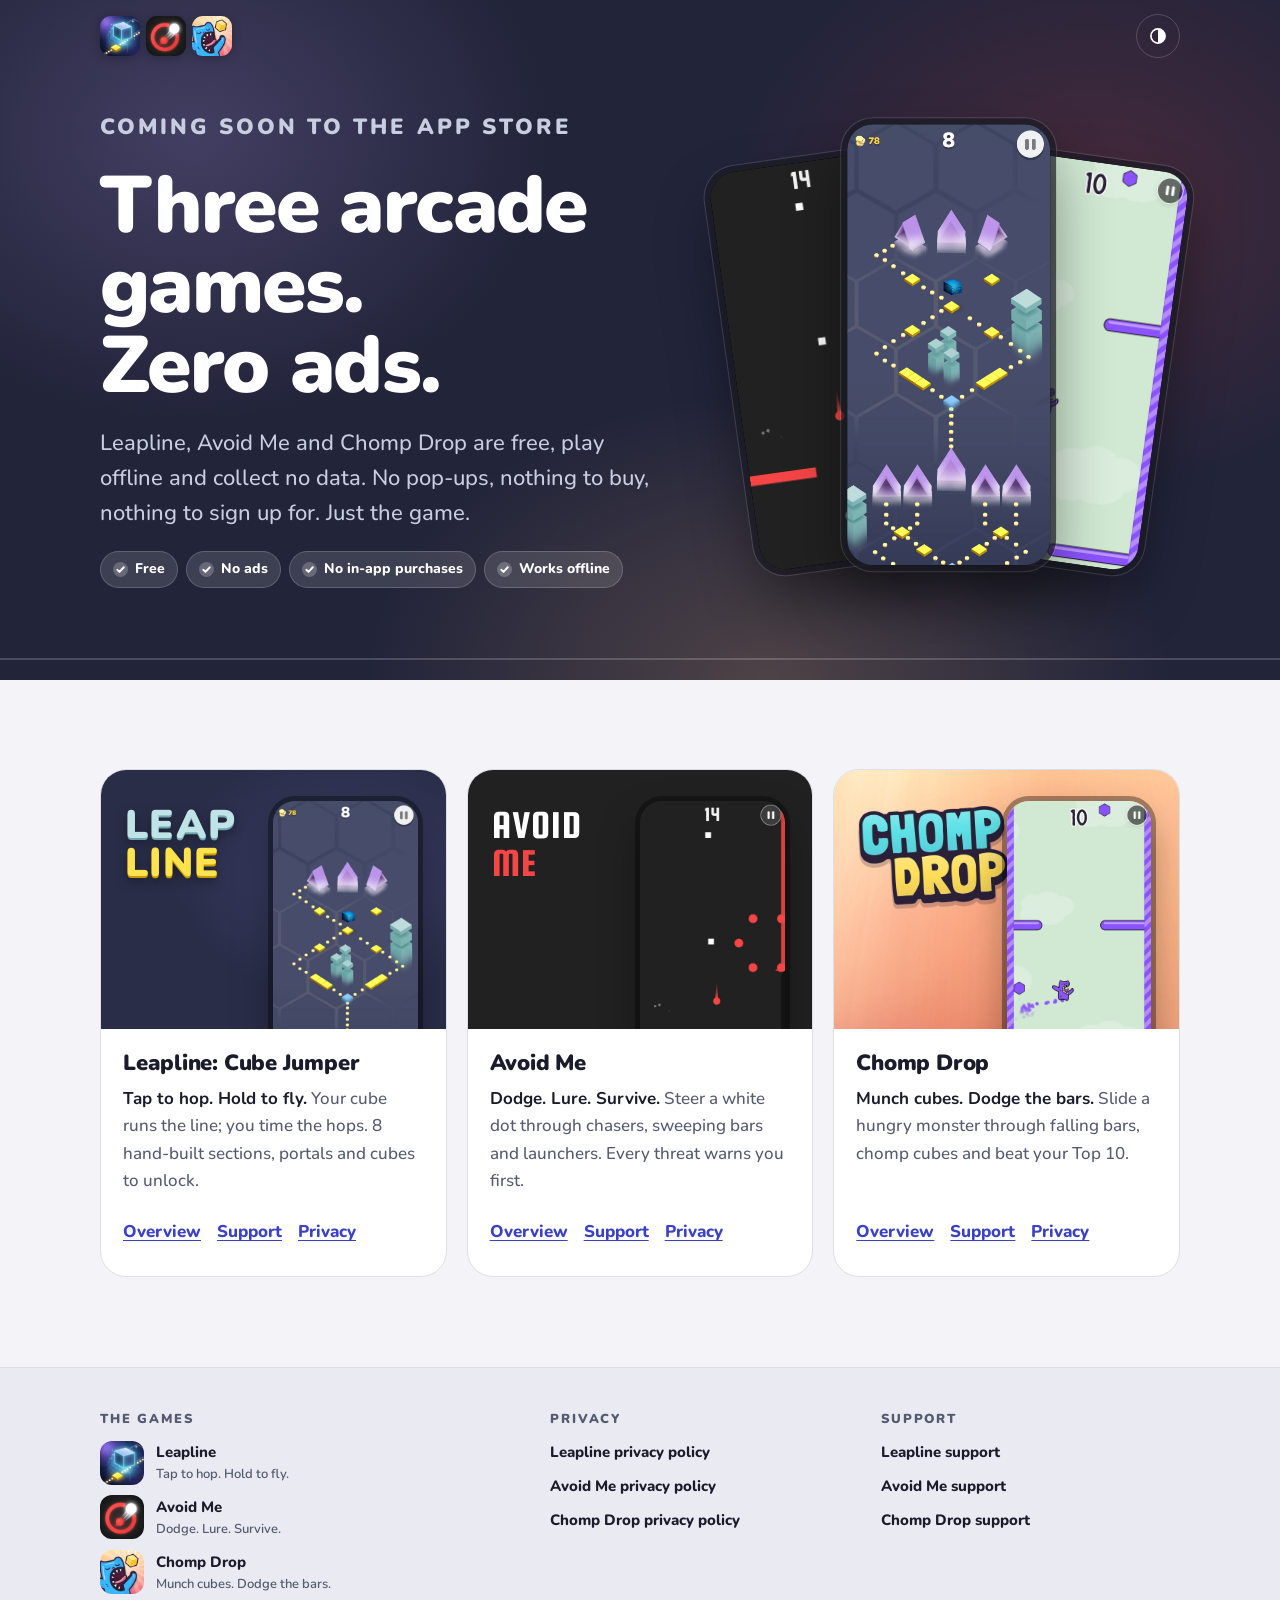
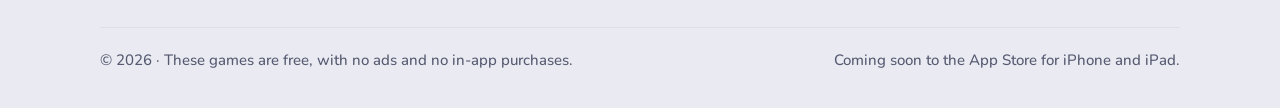
==== index.html @ 5252008d "Website: privacy, support and landing pages for Leapline, Avoid Me and Chomp Drop Built from _market" ====
<!doctype html>
<html lang="en">
<head>
<meta charset="utf-8">
<meta name="viewport" content="width=device-width, initial-scale=1, viewport-fit=cover">
<title>Leapline, Avoid Me and Chomp Drop</title>
<meta name="description" content="Three free arcade games for iPhone and iPad with no ads, no in-app purchases and no data collection.">
<meta name="theme-color" content="#22243a">
<meta property="og:title" content="Leapline, Avoid Me and Chomp Drop">
<meta property="og:description" content="Three free arcade games for iPhone and iPad with no ads, no in-app purchases and no data collection.">
<meta property="og:type" content="website">
<link rel="icon" href="assets/leapline/favicon.svg">
<link rel="preload" href="assets/fonts/nunito-latin.woff2" as="font" type="font/woff2" crossorigin>
<link rel="stylesheet" href="assets/site.css">
<script>try{var t=localStorage.getItem('arcade-site-theme');if(t==='light'||t==='dark')document.documentElement.setAttribute('data-theme',t)}catch(e){}</script>
</head>
<body>
<a class="skip" href="#main">Skip to content</a>
<svg width="0" height="0" style="position:absolute" aria-hidden="true" focusable="false">
<defs>
<linearGradient id="g-top" x1="0" y1="0" x2="0" y2="1"><stop offset="0" stop-color="#8a8e9c"/><stop offset="1" stop-color="#5f6370"/></linearGradient>
<linearGradient id="g-left" x1="0" y1="0" x2="1" y2="1"><stop offset="0" stop-color="#2e3038"/><stop offset="1" stop-color="#1c1d24"/></linearGradient>
<linearGradient id="g-right" x1="0" y1="0" x2="1" y2="1"><stop offset="0" stop-color="#454856"/><stop offset="1" stop-color="#30323d"/></linearGradient>
<symbol id="lp-cube" viewBox="0 0 100 100"><polygon points="50,6 92,28 50,50 8,28" fill="url(#g-top)"/><polygon points="8,28 50,50 50,96 8,74" fill="url(#g-left)"/><polygon points="50,50 92,28 92,74 50,96" fill="url(#g-right)"/><polyline points="8,28 50,50 92,28" fill="none" stroke="#fff" stroke-opacity=".45" stroke-width="2" stroke-linejoin="round"/><polygon points="50,6 92,28 92,74 50,96 8,74 8,28" fill="none" stroke="#f4fffd" stroke-opacity=".92" stroke-width="2.6" stroke-linejoin="round"/></symbol>
<symbol id="lp-tile" viewBox="0 0 60 36"><polygon points="2,15 30,29 30,35 2,21" fill="#c79a00"/><polygon points="30,29 58,15 58,21 30,35" fill="#e0b400"/><polygon points="30,1 58,15 30,29 2,15" fill="#ffe34d"/></symbol>
<symbol id="lp-crystal" viewBox="0 0 60 72"><polygon points="30,3 5,58 30,70" fill="#d3bdf8"/><polygon points="30,3 55,58 30,70" fill="#a98bea"/><polygon points="30,32 18,60 42,60" fill="#3e3566"/><polygon points="30,32 18,60 30,64" fill="#54477f"/></symbol>
<symbol id="ck" viewBox="0 0 26 26"><circle cx="13" cy="13" r="13" style="fill:var(--ck-bg,#2a2d48)"/><path d="M7.5 13.4l3.6 3.6 7.4-8" style="fill:none;stroke:var(--ck-ink,#fff)" stroke-width="2.8" stroke-linecap="round" stroke-linejoin="round"/></symbol>
<symbol id="ck-chip" viewBox="0 0 16 16"><circle cx="8" cy="8" r="8" fill="currentColor" opacity=".22"/><path d="M4.6 8.3l2.3 2.3 4.6-5" fill="none" stroke="currentColor" stroke-width="2" stroke-linecap="round" stroke-linejoin="round"/></symbol>
</defs>
</svg>
<header class="band">
<div class="wrap topbar"><a class="brand hub-brand" href="index.html" aria-label="Home"><span style="display:flex;gap:6px"><span class="mark"><img src="media/leapline/icon-256.png" alt="" width="88" height="88"></span><span class="mark"><img src="media/avoid-me/icon-256.png" alt="" width="88" height="88"></span><span class="mark"><img src="media/chomp-drop/icon-256.png" alt="" width="88" height="88"></span></span></a><button class="theme-btn" type="button" data-theme-toggle aria-label="Colour theme"></button></div>
<div class="wrap hub-hero">
<div class="hub-head">
<p class="eyebrow" style="color:var(--hero-muted)">Coming soon to the App Store</p>
<h1>Three arcade games.<br>Zero ads.</h1>
<p>Leapline, Avoid Me and Chomp Drop are free, play offline and collect no data. No pop-ups, nothing to buy, nothing to sign up for. Just the game.</p>
<ul class="chips" aria-label="At a glance"><li><svg viewBox="0 0 16 16" aria-hidden="true"><use href="#ck-chip"/></svg>Free</li><li><svg viewBox="0 0 16 16" aria-hidden="true"><use href="#ck-chip"/></svg>No ads</li><li><svg viewBox="0 0 16 16" aria-hidden="true"><use href="#ck-chip"/></svg>No in-app purchases</li><li><svg viewBox="0 0 16 16" aria-hidden="true"><use href="#ck-chip"/></svg>Works offline</li></ul>
</div>
<div class="fan" aria-hidden="true"><span class="fan-phone fan-0"><img src="assets/avoid-me/gameplay.jpg" alt="" width="780" height="1688"></span><span class="fan-phone fan-1"><img src="assets/leapline/gameplay.jpg" alt="" width="780" height="1688"></span><span class="fan-phone fan-2"><img src="assets/chomp-drop/gameplay.jpg" alt="" width="780" height="1688"></span></div>
</div>
<div class="line line--sm" aria-hidden="true"></div>
</header>
<main id="main" class="section">
<div class="wrap"><ul class="games"><li class="game-card" data-game-card="leapline">
<div class="art art--leapline" aria-hidden="true"><span class="wm"><span class="wm-leapline"><span class="t1">LEAP</span><span class="t2">LINE</span></span></span><span class="shot-mini"><img src="assets/leapline/gameplay.jpg" alt="" width="780" height="1688" loading="lazy"></span></div>
<div class="body"><h2 style="font-size:1.375rem">Leapline: Cube Jumper</h2><p><strong style="color:var(--fg)">Tap to hop. Hold to fly.</strong> Your cube runs the line; you time the hops. 8 hand-built sections, portals and cubes to unlock.</p>
<p class="links"><a href="leapline/index.html">Overview</a><a href="leapline/support.html">Support</a><a href="leapline/privacy.html">Privacy</a></p></div>
</li><li class="game-card" data-game-card="avoid-me">
<div class="art art--avoid" aria-hidden="true"><span class="wm"><span class="wm-avoid">AVOID <span class="me">ME</span></span></span><span class="shot-mini"><img src="assets/avoid-me/gameplay.jpg" alt="" width="780" height="1688" loading="lazy"></span></div>
<div class="body"><h2 style="font-size:1.375rem">Avoid Me</h2><p><strong style="color:var(--fg)">Dodge. Lure. Survive.</strong> Steer a white dot through chasers, sweeping bars and launchers. Every threat warns you first.</p>
<p class="links"><a href="avoid-me/index.html">Overview</a><a href="avoid-me/support.html">Support</a><a href="avoid-me/privacy.html">Privacy</a></p></div>
</li><li class="game-card" data-game-card="chomp-drop">
<div class="art art--chomp" aria-hidden="true"><span class="wm"><img class="wm-chomp wm-chomp--stacked" src="media/chomp-drop/wordmark-stacked.webp" alt="" width="800" height="541"></span><span class="shot-mini"><img src="assets/chomp-drop/gameplay.jpg" alt="" width="780" height="1688" loading="lazy"></span></div>
<div class="body"><h2 style="font-size:1.375rem">Chomp Drop</h2><p><strong style="color:var(--fg)">Munch cubes. Dodge the bars.</strong> Slide a hungry monster through falling bars, chomp cubes and beat your Top 10.</p>
<p class="links"><a href="chomp-drop/index.html">Overview</a><a href="chomp-drop/support.html">Support</a><a href="chomp-drop/privacy.html">Privacy</a></p></div>
</li></ul></div>
</main>
<footer class="footer">
<div class="wrap">
<div class="footer-grid">
<div><h2>The games</h2><ul><li><a class="more" href="leapline/index.html"><span class="mk"><img src="media/leapline/icon-256.png" alt="" width="88" height="88"></span><span>Leapline<small>Tap to hop. Hold to fly.</small></span></a></li><li><a class="more" href="avoid-me/index.html"><span class="mk"><img src="media/avoid-me/icon-256.png" alt="" width="88" height="88"></span><span>Avoid Me<small>Dodge. Lure. Survive.</small></span></a></li><li><a class="more" href="chomp-drop/index.html"><span class="mk"><img src="media/chomp-drop/icon-256.png" alt="" width="88" height="88"></span><span>Chomp Drop<small>Munch cubes. Dodge the bars.</small></span></a></li></ul></div>
<div><h2>Privacy</h2><ul><li><a href="leapline/privacy.html">Leapline privacy policy</a></li><li><a href="avoid-me/privacy.html">Avoid Me privacy policy</a></li><li><a href="chomp-drop/privacy.html">Chomp Drop privacy policy</a></li></ul></div>
<div><h2>Support</h2><ul><li><a href="leapline/support.html#contact">Leapline support</a></li><li><a href="avoid-me/support.html#contact">Avoid Me support</a></li><li><a href="chomp-drop/support.html#contact">Chomp Drop support</a></li></ul></div>
</div>
<p class="fine"><span>&copy; 2026 &middot; These games are free, with no ads and no in-app purchases.</span><span>Coming soon to the App Store for iPhone and iPad.</span></p>
</div>
</footer>
<script src="assets/site.js"></script>
</body>
</html>
---- assets/site.css ----
/* Arcade site: one shared design for Leapline, Avoid Me and Chomp Drop.
 * Layout: a full-bleed brand band (header + hero, always in the game's own colours) that ends in the game's signature
 * "line" divider, then theme-aware content sections in a 1160px column, then a footer. Every page uses the same
 * components; only the tokens below change per game (html[data-game]) and per theme (light / dark / system). */

/* ---------- fonts (local copies of free, openly licensed fonts: Nunito, Squada One and Londrina Solid, all SIL OFL 1.1;
 * nothing is loaded from another site). Chomp Drop's two-tone title is a picture (media/chomp-drop/wordmark-*.webp); its
 * lettering font, Londrina Solid Black, also sets the Chomp Drop subtitle and display headings. */
@font-face {
	font-family: 'Site Nunito';
	src: url(fonts/nunito-latin.woff2) format('woff2');
	font-weight: 200 1000; font-style: normal; font-display: swap;
	unicode-range: U+0000-00FF, U+0131, U+0152-0153, U+02BB-02BC, U+02C6, U+02DA, U+02DC, U+0304, U+0308, U+0329, U+2000-206F, U+20AC, U+2122, U+2191, U+2193, U+2212, U+2215, U+FEFF, U+FFFD;
}
@font-face {
	font-family: 'Site Nunito';
	src: url(fonts/nunito-latin-ext.woff2) format('woff2');
	font-weight: 200 1000; font-style: normal; font-display: swap;
	unicode-range: U+0100-02BA, U+02BD-02C5, U+02C7-02CC, U+02CE-02D7, U+02DD-02FF, U+1E00-1E9F, U+1EF2-1EFF, U+2020, U+20A0-20AB, U+20AD-20C0, U+2113, U+2C60-2C7F, U+A720-A7FF;
}
@font-face { font-family: 'Squada One'; src: url(fonts/squada-one.woff) format('woff'); font-display: swap; }
/* Londrina Solid Black (Marcelo Magalhaes, SIL OFL 1.1, licence in fonts/londrina-solid-OFL.txt): the unmodified font,
 * only WOFF-compressed */
@font-face { font-family: 'Londrina Solid'; src: url(fonts/londrina-solid-black.woff) format('woff'); font-weight: 900; font-style: normal; font-display: swap; }

/* ---------- tokens: the hub (no data-game) ---------- */
:root {
	--bg: #f4f4f8;
	--surface: #ffffff;
	--surface-2: #eaebf2;
	--fg: #1b1c2b;
	--muted: #555a70;
	--line: #dcdee8;
	--link: #3b40c9;
	--accent: #2a2d48;          /* buttons / badges on the content area */
	--accent-ink: #ffffff;
	--tint: #e7e9f6;            /* icon wells */
	--focus: #2f6bff;
	--hero-bg: #22243a;
	--hero-fg: #ffffff;
	--hero-muted: #c9cde0;
	--hero-chip: rgba(255, 255, 255, .12);
	--hero-line: rgba(255, 255, 255, .18);
	--pop: #ffe34d;             /* the play button */
	--pop-ink: #22243a;
	--pop-edge: #b88f00;        /* its pressable bottom edge */
	--font-body: 'Site Nunito', 'Nunito', ui-rounded, system-ui, -apple-system, 'Segoe UI', Roboto, sans-serif;
	--font-display: 'Site Nunito', 'Nunito', ui-rounded, system-ui, sans-serif;
	--display-weight: 900;
	--display-case: none;
	--display-track: .01em;
	--fs-body: 1.0625rem;
	--fs-small: .875rem;
	--fs-lead: clamp(1.125rem, 1rem + .55vw, 1.375rem);
	--fs-h3: clamp(1.1875rem, 1.1rem + .3vw, 1.375rem);
	--fs-h2: clamp(1.75rem, 1.25rem + 2.2vw, 2.875rem);
	--fs-hero: clamp(3.25rem, 1.6rem + 6.6vw, 7.25rem);
	--radius: 22px;
	color-scheme: light;
}
@media (prefers-color-scheme: dark) {
	:root:not([data-theme="light"]) {
		--bg: #15161f; --surface: #1d1f2b; --surface-2: #232535; --fg: #eef0f8; --muted: #a9aec4; --line: #31344a;
		--link: #a9b2ff; --accent: #ffe34d; --accent-ink: #1b1c2b; --tint: #2a2d42; --focus: #8fb0ff;
		color-scheme: dark;
	}
}
:root[data-theme="dark"] {
	--bg: #15161f; --surface: #1d1f2b; --surface-2: #232535; --fg: #eef0f8; --muted: #a9aec4; --line: #31344a;
	--link: #a9b2ff; --accent: #ffe34d; --accent-ink: #1b1c2b; --tint: #2a2d42; --focus: #8fb0ff;
	color-scheme: dark;
}

/* ---------- Leapline: navy hex world, mint towers, purple crystals, yellow tiles ---------- */
:root[data-game="leapline"] {
	--bg: #f1f3fa; --surface: #ffffff; --surface-2: #e6eaf6; --fg: #1f2240; --muted: #4c5378; --line: #d6dbed;
	--link: #5b3fcf; --accent: #2a2d48; --accent-ink: #ffffff; --tint: #e2f2f2; --focus: #5b3fcf;
	--hero-bg: #2a2d48; --hero-fg: #ffffff; --hero-muted: #c5d6e0; --hero-chip: rgba(191, 227, 230, .13); --hero-line: rgba(191, 227, 230, .22);
	--pop: #ffe34d; --pop-ink: #2a2d48; --pop-edge: #b88f00;
	--mint: #bfe3e6; --mint-deep: #6fa6ad; --yellow: #ffe34d; --yellow-deep: #c79a00; --purple: #b69cf0;
	--font-display: 'Site Nunito', 'Nunito', ui-rounded, system-ui, sans-serif;
	--display-weight: 900; --display-case: uppercase; --display-track: .03em;
}
@media (prefers-color-scheme: dark) {
	:root[data-game="leapline"]:not([data-theme="light"]) {
		--bg: #1b1d33; --surface: #24274a; --surface-2: #20223c; --fg: #f1f3ff; --muted: #b9c7d8; --line: #383d66;
		--link: #cdb9ff; --accent: #ffe34d; --accent-ink: #2a2d48; --tint: #2d3a58; --focus: #cdb9ff;
	}
}
:root[data-game="leapline"][data-theme="dark"] {
	--bg: #1b1d33; --surface: #24274a; --surface-2: #20223c; --fg: #f1f3ff; --muted: #b9c7d8; --line: #383d66;
	--link: #cdb9ff; --accent: #ffe34d; --accent-ink: #2a2d48; --tint: #2d3a58; --focus: #cdb9ff;
}

/* ---------- Avoid Me: charcoal arena, red hazards, white dot and squares ---------- */
:root[data-game="avoid-me"] {
	--bg: #f3f1f1; --surface: #ffffff; --surface-2: #e9e5e5; --fg: #1c1a1a; --muted: #585252; --line: #dcd5d5;
	--link: #b3261e; --accent: #212121; --accent-ink: #ffffff; --tint: #f6e3e3; --focus: #1565c0;
	--hero-bg: #212121; --hero-fg: #ffffff; --hero-muted: #c4c0c0; --hero-chip: rgba(255, 255, 255, .1); --hero-line: rgba(255, 255, 255, .16);
	--pop: #d32f2f; --pop-ink: #ffffff; --pop-edge: #8a1a1a;
	--red: #f64545;
	--font-display: 'Squada One', 'Arial Narrow', 'Roboto Condensed', system-ui, sans-serif;
	--display-weight: 400; --display-case: uppercase; --display-track: .02em;
}
@media (prefers-color-scheme: dark) {
	:root[data-game="avoid-me"]:not([data-theme="light"]) {
		--bg: #161616; --surface: #212121; --surface-2: #1b1b1b; --fg: #f4f2f2; --muted: #b8b1b1; --line: #363333;
		--link: #ff7b72; --accent: #ffffff; --accent-ink: #212121; --tint: #33241f; --focus: #90caf9;
	}
}
:root[data-game="avoid-me"][data-theme="dark"] {
	--bg: #161616; --surface: #212121; --surface-2: #1b1b1b; --fg: #f4f2f2; --muted: #b8b1b1; --line: #363333;
	--link: #ff7b72; --accent: #ffffff; --accent-ink: #212121; --tint: #33241f; --focus: #90caf9;
}

/* ---------- Chomp Drop: peach sunset home, mint sky, candy pill bars, ink outlines ---------- */
:root[data-game="chomp-drop"] {
	--bg: #fff6ec; --surface: #fffdf9; --surface-2: #fbeadb; --fg: #2b2238; --muted: #694858; --line: #efd8c5;
	--link: #b0283a; --accent: #3b2232; --accent-ink: #ffffff; --tint: #dff0e0; --focus: #1565c0;
	--hero-bg: #f6b48c; --hero-fg: #2b2238; --hero-muted: #4b2c3c; --hero-chip: rgba(255, 252, 245, .62); --hero-line: rgba(43, 34, 56, .2);
	--pop: #c8303f; --pop-ink: #ffffff; --pop-edge: #7a1824;
	--ink: #2b2238; --mint: #d1e9d2;
	--font-display: 'Londrina Solid', 'Site Nunito', 'Nunito', ui-rounded, system-ui, sans-serif;
	--display-weight: 900; --display-case: uppercase; --display-track: .02em;
}
@media (prefers-color-scheme: dark) {
	:root[data-game="chomp-drop"]:not([data-theme="light"]) {
		--bg: #1f1726; --surface: #2a1f33; --surface-2: #251b2d; --fg: #fff3e8; --muted: #d6bfcd; --line: #46354f;
		--link: #ffa595; --accent: #ffde58; --accent-ink: #2b2238; --tint: #2c3a31; --focus: #90caf9;
	}
}
:root[data-game="chomp-drop"][data-theme="dark"] {
	--bg: #1f1726; --surface: #2a1f33; --surface-2: #251b2d; --fg: #fff3e8; --muted: #d6bfcd; --line: #46354f;
	--link: #ffa595; --accent: #ffde58; --accent-ink: #2b2238; --tint: #2c3a31; --focus: #90caf9;
}

/* ---------- base ---------- */
*, *::before, *::after { box-sizing: border-box; }
html { -webkit-text-size-adjust: 100%; text-size-adjust: 100%; }
body {
	margin: 0; background: var(--bg); color: var(--fg);
	font-family: var(--font-body); font-size: var(--fs-body); line-height: 1.6; font-weight: 500;
	-webkit-font-smoothing: antialiased; overflow-x: hidden;
}
img, svg { max-width: 100%; }
img { display: block; height: auto; }
a { color: var(--link); text-decoration-thickness: .08em; text-underline-offset: .18em; }
a:hover { text-decoration-thickness: .14em; }
:focus-visible { outline: 3px solid var(--focus); outline-offset: 3px; border-radius: 8px; }
h1, h2, h3 { line-height: 1.12; text-wrap: balance; margin: 0; }
h2 { font-size: var(--fs-h2); font-weight: 900; letter-spacing: -.01em; }
h3 { font-size: var(--fs-h3); font-weight: 900; }
p { margin: 0; }
.wrap { width: 100%; max-width: 1160px; margin-inline: auto; padding-inline: clamp(16px, 4vw, 40px); }
.skip { position: absolute; left: 12px; top: -60px; z-index: 10; background: var(--surface); color: var(--fg); padding: 10px 16px; border-radius: 12px; font-weight: 800; }
.skip:focus { top: 12px; }
.visually-hidden { position: absolute !important; width: 1px; height: 1px; overflow: hidden; clip: rect(0 0 0 0); white-space: nowrap; }
.eyebrow { font-size: .8125rem; font-weight: 900; letter-spacing: .14em; text-transform: uppercase; }
.display {
	font-family: var(--font-display); font-weight: var(--display-weight);
	text-transform: var(--display-case); letter-spacing: var(--display-track);
}

/* ---------- brand band (header + hero) ---------- */
.band { position: relative; background: var(--hero-bg); color: var(--hero-fg); isolation: isolate; overflow: hidden; }
.band::before { content: ''; position: absolute; inset: 0; z-index: -1; pointer-events: none; }
[data-game="leapline"] .band::before {
	background:
		radial-gradient(60% 70% at 78% 42%, rgba(191, 227, 230, .16), transparent 70%),
		radial-gradient(50% 60% at 10% 0%, rgba(182, 156, 240, .16), transparent 70%),
		url("data:image/svg+xml,%3Csvg xmlns='http://www.w3.org/2000/svg' width='156' height='270' viewBox='0 0 156 270'%3E%3Cpath d='M78 0L156 45V135L78 180L0 135V45ZM78 180V270' fill='none' stroke='%23ffffff' stroke-opacity='.05' stroke-width='3'/%3E%3C/svg%3E") center top / 156px 270px;
}
[data-game="avoid-me"] .band::before {
	background: radial-gradient(55% 65% at 80% 40%, rgba(246, 69, 69, .1), transparent 70%);
}
[data-game="chomp-drop"] .band::before {
	background:
		radial-gradient(28% 18% at 12% 30%, rgba(255, 255, 255, .45), transparent 70%),
		radial-gradient(22% 14% at 92% 72%, rgba(255, 255, 255, .35), transparent 70%),
		linear-gradient(180deg, rgba(255, 246, 228, .55), rgba(255, 246, 228, 0) 45%),
		#f6b48c url(chomp-drop/home-bg.jpg) center 30% / cover no-repeat;
}
:root:not([data-game]) .band::before {
	background:
		radial-gradient(40% 60% at 15% 20%, rgba(182, 156, 240, .22), transparent 70%),
		radial-gradient(40% 60% at 85% 30%, rgba(246, 69, 69, .18), transparent 70%),
		radial-gradient(45% 60% at 60% 100%, rgba(255, 190, 120, .2), transparent 70%);
}

.topbar { display: flex; flex-wrap: wrap; align-items: center; gap: 8px 16px; padding-block: 14px; }
.brand {
	display: inline-flex; align-items: center; gap: 12px; margin-right: auto; min-height: 44px;
	color: inherit; text-decoration: none; font-size: 1.375rem; line-height: 1;
}
.brand .mark { width: 40px; height: 40px; border-radius: 11px; flex: none; overflow: hidden; box-shadow: 0 2px 10px rgba(0, 0, 0, .25); }
.brand .mark img, .brand .mark svg { width: 100%; height: 100%; display: block; }
.nav { display: flex; gap: 4px; }
.nav a {
	display: inline-flex; align-items: center; min-height: 44px; padding: 0 14px; border-radius: 999px;
	color: var(--hero-fg); text-decoration: none; font-weight: 800; font-size: .9375rem;
}
.nav a:hover { background: var(--hero-chip); }
.nav a[aria-current="page"] { background: var(--hero-chip); box-shadow: inset 0 0 0 1px var(--hero-line); }
.theme-btn {
	width: 44px; height: 44px; flex: none; border-radius: 50%; border: 1px solid var(--hero-line); background: transparent;
	color: var(--hero-fg); display: inline-grid; place-items: center; cursor: pointer; padding: 0;
}
.theme-btn:hover { background: var(--hero-chip); }
.theme-btn svg { width: 20px; height: 20px; }
@media (max-width: 640px) {
	.topbar .nav { order: 3; width: 100%; justify-content: space-between; border-top: 1px solid var(--hero-line); padding-top: 8px; }
	.nav a { padding: 0 12px; }
}

/* hero */
.hero { display: grid; grid-template-columns: minmax(0, 1.08fr) minmax(0, .92fr); gap: clamp(32px, 5vw, 72px); align-items: center; padding-block: clamp(20px, 4vw, 56px) clamp(40px, 6vw, 80px); }
.hero-copy { display: grid; gap: 22px; min-width: 0; justify-items: start; }
.hero .eyebrow { color: var(--hero-muted); }
.hero h1 { font-size: var(--fs-hero); line-height: .92; }
.hero .subtitle { font-size: clamp(1.5rem, 1.1rem + 1.6vw, 2.375rem); font-weight: 900; line-height: 1.15; letter-spacing: -.005em; }
[data-game="chomp-drop"] .hero .subtitle { font-family: var(--font-display); text-transform: uppercase; letter-spacing: .02em; line-height: 1.05; }
.hero .pitch { font-size: var(--fs-lead); color: var(--hero-muted); max-width: 34em; line-height: 1.55; }
.cta-row { display: flex; flex-wrap: wrap; align-items: center; gap: 14px 22px; }
.play-btn {
	display: inline-flex; align-items: center; justify-content: center; gap: 12px; min-height: 58px; padding: 0 24px 0 28px;
	border-radius: 999px; background: var(--pop); color: var(--pop-ink); font-weight: 900; font-size: 1.125rem; line-height: 1.15;
	text-decoration: none; text-align: center; box-shadow: 0 5px 0 var(--pop-edge), 0 16px 30px rgba(0, 0, 0, .22);
	transition: transform .12s ease, box-shadow .12s ease;
}
.play-btn .arrow { width: 22px; height: 22px; flex: none; transition: transform .15s ease; }
.play-btn:hover { transform: translateY(-2px); box-shadow: 0 7px 0 var(--pop-edge), 0 20px 34px rgba(0, 0, 0, .26); text-decoration: none; }
.play-btn:hover .arrow { transform: translateX(3px); }
.play-btn:active { transform: translateY(3px); box-shadow: 0 2px 0 var(--pop-edge), 0 8px 14px rgba(0, 0, 0, .2); }
.play-btn--sm { min-height: 44px; padding: 0 16px 0 18px; font-size: .9375rem; gap: 8px; box-shadow: 0 3px 0 var(--pop-edge); }
.play-btn--sm .arrow { width: 17px; height: 17px; }
.play-btn--sm:hover { box-shadow: 0 5px 0 var(--pop-edge); }
.hero-2nd {
	display: inline-flex; align-items: center; min-height: 58px; padding: 0 24px; border-radius: 999px; color: var(--hero-fg);
	font-weight: 900; font-size: 1.0625rem; text-decoration: none; background: var(--hero-chip); box-shadow: inset 0 0 0 1.5px var(--hero-line);
}
.hero-2nd:hover { box-shadow: inset 0 0 0 2px currentColor; }
@media (max-width: 480px) { .hero .cta-row { width: 100%; gap: 12px; } .hero .cta-row > * { flex: 1 1 100%; justify-content: center; } }
.store-note { display: inline-flex; align-items: center; gap: 10px; font-size: .9375rem; font-weight: 800; color: var(--hero-muted); line-height: 1.3; }
.store-note svg { width: 13px; height: 20px; flex: none; }
.band .text-link { color: var(--hero-fg); font-weight: 800; min-height: 44px; display: inline-flex; align-items: center; }
.chips { display: flex; flex-wrap: wrap; gap: 8px; padding: 0; margin: 0; list-style: none; }
.chips li {
	display: inline-flex; align-items: center; gap: 7px; padding: 7px 13px; border-radius: 999px;
	background: var(--hero-chip); box-shadow: inset 0 0 0 1px var(--hero-line); font-size: .875rem; font-weight: 800;
}
.chips svg { width: 15px; height: 15px; flex: none; }

/* the phone screen with real gameplay */
.hero-art { position: relative; justify-self: center; width: min(100%, 360px); }
.screen {
	position: relative; aspect-ratio: 390 / 844; width: 100%; border-radius: 46px; overflow: hidden;
	background: #000; box-shadow: 0 0 0 9px rgba(10, 10, 20, .55), 0 0 0 10px var(--hero-line), 0 40px 80px rgba(0, 0, 0, .45);
}
[data-game="chomp-drop"] .screen { box-shadow: 0 0 0 9px #2b2238, 0 0 0 10px rgba(43, 34, 56, .3), 0 40px 70px rgba(120, 40, 50, .35); }
.screen img { width: 100%; height: 100%; object-fit: cover; }
.screen-cap { margin-top: 22px; text-align: center; font-size: .8125rem; font-weight: 700; color: var(--hero-muted); }
.sticker { position: absolute; pointer-events: none; filter: drop-shadow(0 18px 18px rgba(0, 0, 0, .35)); }
[data-game="leapline"] .sticker { width: 34%; left: -16%; top: 34%; animation: bob 1.4s ease-in-out infinite; filter: drop-shadow(0 0 22px rgba(191, 255, 246, .55)) drop-shadow(0 24px 18px rgba(0, 0, 0, .4)); }
[data-game="leapline"] .tower { position: absolute; width: 22%; right: -15%; bottom: 6%; opacity: .95; filter: drop-shadow(0 20px 20px rgba(0, 0, 0, .35)); }
[data-game="avoid-me"] .sticker { width: 34%; left: -17%; top: 30%; filter: drop-shadow(0 0 18px rgba(255, 255, 255, .35)); animation: bob 1.6s ease-in-out infinite; }
[data-game="chomp-drop"] .sticker { width: 50%; left: -22%; bottom: 3%; animation: bob 1.8s ease-in-out infinite; transform-origin: 50% 100%; }
@keyframes bob { 50% { transform: translateY(-12px); } }
@media (max-width: 860px) {
	.hero { grid-template-columns: minmax(0, 1fr); }
	.hero-art { width: min(74%, 320px); margin-top: 8px; }
}

/* the signature line at the bottom of every band */
.line { position: relative; height: 64px; }
.line--sm { height: 44px; }
/* Leapline: the dotted track with yellow tiles */
[data-game="leapline"] .line::before {
	content: ''; position: absolute; left: 0; right: 0; top: 50%; height: 10px; margin-top: -5px;
	background: radial-gradient(circle, #f7d774 0 4px, transparent 4.5px) 0 0 / 24px 10px repeat-x;
	opacity: .9;
}
[data-game="leapline"] .line .tile { position: absolute; top: 50%; width: 44px; transform: translate(-50%, -50%); }
/* Avoid Me: a red bar with a gap and the white dot slipping through it */
[data-game="avoid-me"] .line::before, [data-game="avoid-me"] .line::after {
	content: ''; position: absolute; top: 50%; height: 16px; margin-top: -8px; background: var(--red);
}
[data-game="avoid-me"] .line::before { left: 0; width: 58%; }
[data-game="avoid-me"] .line::after { left: calc(58% + 132px); right: 0; }
[data-game="avoid-me"] .line .dot {
	position: absolute; top: 50%; left: calc(58% + 66px); width: 26px; height: 26px; margin: -13px 0 0 -13px; border-radius: 50%;
	background: #fff; box-shadow: 0 0 18px rgba(255, 255, 255, .5);
}
[data-game="avoid-me"] .line .trail {
	position: absolute; top: 50%; left: calc(58% + 66px); width: 120px; height: 8px; margin-top: -4px; transform-origin: 0 50%;
	transform: rotate(152deg); border-radius: 8px; background: linear-gradient(90deg, rgba(255, 255, 255, .7), rgba(255, 255, 255, 0));
}
/* Chomp Drop: a row of candy pill bars with a gap and a cube falling through */
[data-game="chomp-drop"] .line::before, [data-game="chomp-drop"] .line::after {
	content: ''; position: absolute; top: 50%; height: 26px; margin-top: -13px; border-radius: 999px;
	background: linear-gradient(180deg, #a37bff 0 30%, #8b52ff 30%); box-shadow: inset 0 0 0 4px var(--ink);
}
[data-game="chomp-drop"] .line::before { left: -30px; width: calc(46% + 30px); }
[data-game="chomp-drop"] .line::after { left: calc(46% + 150px); right: -30px; }
[data-game="chomp-drop"] .line .cube { position: absolute; left: calc(46% + 75px); top: 50%; width: 38px; transform: translate(-50%, -110%); }
:root:not([data-game]) .line::before {
	content: ''; position: absolute; left: 0; right: 0; top: 50%; height: 2px; background: var(--hero-line);
}

/* ---------- content sections ---------- */
.section { padding-block: clamp(48px, 7vw, 96px); }
.section + .section { padding-top: 0; }
.section-head { display: grid; gap: 12px; margin-bottom: clamp(24px, 4vw, 40px); max-width: 44rem; }
.section-head .eyebrow { color: var(--link); }
.section-head p { color: var(--muted); font-size: var(--fs-lead); }

.features { display: grid; grid-template-columns: repeat(3, minmax(0, 1fr)); gap: 18px; padding: 0; margin: 0; list-style: none; }
.feature { display: grid; align-content: start; gap: 14px; padding: 26px 24px 28px; background: var(--surface); border: 1px solid var(--line); border-radius: var(--radius); min-width: 0; }
.feature .ic { width: 72px; height: 72px; border-radius: 20px; background: var(--tint); display: grid; place-items: center; }
.feature .ic img, .feature .ic svg { width: 48px; height: 48px; object-fit: contain; }
.feature p { color: var(--muted); }
[data-game="avoid-me"] .feature .ic { background: #212121; box-shadow: inset 0 0 0 1px rgba(246, 69, 69, .35); }      /* the game's own arena: white and red read on it */
@media (max-width: 860px) { .features { grid-template-columns: minmax(0, 1fr); } .feature { grid-template-columns: 72px minmax(0, 1fr); column-gap: 18px; } .feature .ic { grid-row: span 2; } }
@media (max-width: 420px) { .feature { grid-template-columns: minmax(0, 1fr); } .feature .ic { grid-row: auto; } }

/* the "pure game" promise */
.promise { background: var(--surface-2); border-radius: calc(var(--radius) + 6px); padding: clamp(24px, 4vw, 44px); display: grid; grid-template-columns: minmax(0, .8fr) minmax(0, 1.2fr); gap: clamp(20px, 4vw, 48px); align-items: center; }
.promise h2 { font-size: clamp(1.625rem, 1.2rem + 1.8vw, 2.5rem); }
.promise > div > p { color: var(--muted); margin-top: 12px; }
.checks { list-style: none; margin: 0; padding: 0; display: grid; grid-template-columns: repeat(2, minmax(0, 1fr)); gap: 12px; }
.checks li { display: flex; align-items: center; gap: 12px; padding: 14px 16px; background: var(--surface); border-radius: 16px; font-weight: 800; min-width: 0; }
.checks svg { width: 26px; height: 26px; flex: none; }
.checks svg { --ck-bg: var(--accent); --ck-ink: var(--accent-ink); }      /* the #ck symbol reads these through <use> */
@media (max-width: 860px) { .promise { grid-template-columns: minmax(0, 1fr); } }
@media (max-width: 420px) { .checks { grid-template-columns: minmax(0, 1fr); } }

/* screenshots: the section only exists once real store screenshots do (update_media.py) */
.shots-scroll { overflow-x: auto; overscroll-behavior-x: contain; scroll-snap-type: x mandatory; padding: 4px 4px 16px; margin-inline: -4px; scrollbar-width: thin; }
.shots { display: grid; grid-auto-flow: column; grid-auto-columns: minmax(150px, 208px); gap: 16px; padding: 0; margin: 0; list-style: none; }
.shot { scroll-snap-align: start; aspect-ratio: 1290 / 2796; border-radius: 26px; overflow: hidden; position: relative; min-width: 0; box-shadow: 0 1px 0 var(--line), 0 14px 30px rgba(0, 0, 0, .12); }
.shot img { width: 100%; height: 100%; object-fit: cover; }
@media (min-width: 1000px) { .shots-scroll { overflow: visible; } }

/* closing call-out */
.closer { display: grid; grid-template-columns: minmax(0, 1fr) auto; gap: 24px 40px; align-items: center; padding-block: clamp(36px, 5vw, 56px); }
.closer-cta { display: grid; gap: 10px; justify-items: end; }
.closer .closer-cta .cta-row { font-size: 1rem; margin: 0; gap: 4px 20px; }
.closer h2 { font-family: var(--font-display); font-weight: var(--display-weight); text-transform: var(--display-case); letter-spacing: var(--display-track); }
.closer p { color: var(--hero-muted); margin-top: 8px; font-size: var(--fs-lead); }
@media (max-width: 760px) { .closer { grid-template-columns: minmax(0, 1fr); } .closer-cta { justify-items: start; } }

/* ---------- wordmarks (each game's own title treatment) ---------- */
.wm-leapline { font-family: var(--font-display); font-weight: 900; letter-spacing: .03em; white-space: nowrap; }
.wm-leapline .t1 { color: #bfe3e6; text-shadow: 0 .05em 0 #6fa6ad, 0 .12em .26em rgba(0, 0, 0, .4); }
.wm-leapline .t2 { color: #ffe34d; text-shadow: 0 .05em 0 #c79a00, 0 .12em .26em rgba(0, 0, 0, .4); }
.wm-avoid { font-family: 'Squada One', 'Arial Narrow', sans-serif; font-weight: 400; letter-spacing: .02em; white-space: nowrap; color: #fff; }
.wm-avoid .me { color: var(--red, #f64545); }
.wm-chomp { display: block; height: auto; max-width: 100%; }                 /* Chomp Drop: a picture of the two-tone title (see update_media.py) */
.hero .wm-chomp--stacked { width: clamp(230px, 14vw + 150px, 390px); margin: -2% 0 -1% -1.5%; filter: drop-shadow(0 10px 18px rgba(120, 40, 50, .18)); }
.brand .wm-chomp--line { height: 30px; width: auto; }
.wm-chomp-text { font-family: 'Londrina Solid', 'Site Nunito', 'Nunito', ui-rounded, system-ui, sans-serif; font-weight: 900; letter-spacing: .02em; color: #2b2238; }
.brand .wm-leapline .t1, .brand .wm-leapline .t2 { text-shadow: 0 .06em 0 rgba(0, 0, 0, .35); }

/* ---------- document pages (privacy, support) ---------- */
.page-head { display: grid; gap: 14px; padding-block: clamp(20px, 4vw, 48px) clamp(28px, 4vw, 52px); }
.page-head > * { max-width: 48rem; }
.page-head .eyebrow { color: var(--hero-muted); }
.page-head h1 { font-size: clamp(2.25rem, 1.4rem + 3.6vw, 4rem); font-weight: 900; letter-spacing: -.01em; }
.page-head p { color: var(--hero-muted); font-size: var(--fs-lead); }
.doc { display: grid; grid-template-columns: minmax(0, 1fr) 260px; gap: clamp(28px, 5vw, 64px); align-items: start; padding-block: clamp(36px, 5vw, 64px); }
.doc-body { min-width: 0; max-width: 46rem; display: grid; gap: 40px; }
.doc-body section { display: grid; gap: 14px; scroll-margin-top: 20px; }
.doc-body h2 { font-size: clamp(1.375rem, 1.1rem + 1vw, 1.75rem); }
.doc-body p, .doc-body li { color: var(--fg); }
.doc-body ul { margin: 0; padding-left: 1.2em; display: grid; gap: 8px; }
.doc-body ul.checks { padding-left: 0; }
.doc-body .muted { color: var(--muted); }
.toc { position: sticky; top: 20px; display: grid; gap: 6px; padding: 20px; background: var(--surface); border: 1px solid var(--line); border-radius: var(--radius); font-size: .9375rem; }
.toc .eyebrow { color: var(--muted); margin-bottom: 4px; }
.toc a { color: var(--fg); text-decoration: none; font-weight: 700; padding: 6px 0; }
.toc a:hover { color: var(--link); }
@media (max-width: 900px) { .doc { grid-template-columns: minmax(0, 1fr); } .toc { display: none; } }

.summary { background: var(--surface); border: 1px solid var(--line); border-radius: var(--radius); padding: clamp(20px, 3vw, 28px); display: grid; gap: 16px; }
.summary h2 { font-size: 1.25rem; }
.summary .checks li { background: var(--surface-2); }

.table-wrap { overflow-x: auto; border: 1px solid var(--line); border-radius: 16px; background: var(--surface); }
table { border-collapse: collapse; width: 100%; min-width: 520px; font-size: .9375rem; }
th, td { text-align: left; vertical-align: top; padding: 12px 16px; border-bottom: 1px solid var(--line); }
th { font-size: .75rem; letter-spacing: .1em; text-transform: uppercase; color: var(--muted); font-weight: 900; background: var(--surface-2); }
tr:last-child td { border-bottom: 0; }
@media (max-width: 560px) {                     /* phones: each row becomes a small card (what, then why) */
	table { min-width: 0; }
	thead { position: absolute; width: 1px; height: 1px; overflow: hidden; clip: rect(0 0 0 0); }
	tr { display: block; padding: 12px 16px; border-bottom: 1px solid var(--line); }
	tr:last-child { border-bottom: 0; }
	td { display: block; padding: 0; border: 0; }
	td + td { color: var(--muted); font-size: .875rem; margin-top: 2px; }
}

.steps { list-style: none; margin: 0; padding: 0; display: grid; grid-template-columns: repeat(3, minmax(0, 1fr)); gap: 16px; counter-reset: step; }
.steps li { counter-increment: step; background: var(--surface); border: 1px solid var(--line); border-radius: var(--radius); padding: 22px; display: grid; gap: 10px; align-content: start; min-width: 0; }
.steps li::before { content: counter(step); width: 36px; height: 36px; border-radius: 50%; display: grid; place-items: center; background: var(--accent); color: var(--accent-ink); font-weight: 900; }
.steps h3 { font-size: 1.125rem; }
.steps p { color: var(--muted); }
@media (max-width: 760px) { .steps { grid-template-columns: minmax(0, 1fr); } }

.kv { margin: 0; display: grid; grid-template-columns: minmax(0, 12rem) minmax(0, 1fr); border: 1px solid var(--line); border-radius: 16px; overflow: hidden; background: var(--surface); }
.kv dt, .kv dd { margin: 0; padding: 14px 16px; border-bottom: 1px solid var(--line); }
.kv dt { font-weight: 900; background: var(--surface-2); }
.kv dt:last-of-type, .kv dd:last-of-type { border-bottom: 0; }
@media (max-width: 560px) { .kv { grid-template-columns: minmax(0, 1fr); } .kv dt { border-bottom: 0; padding-bottom: 4px; } }

.faq { display: grid; gap: 10px; }
.faq details { background: var(--surface); border: 1px solid var(--line); border-radius: 16px; }
.faq summary { cursor: pointer; list-style: none; padding: 16px 52px 16px 18px; font-weight: 900; position: relative; min-height: 44px; }
.faq summary::-webkit-details-marker { display: none; }
.faq summary::after { content: '+'; position: absolute; right: 18px; top: 50%; transform: translateY(-50%); font-size: 1.5rem; line-height: 1; color: var(--link); font-weight: 700; }
.faq details[open] summary::after { content: '\2212'; }
.faq details > div { padding: 0 18px 18px; color: var(--muted); display: grid; gap: 10px; }

.contact { background: var(--surface); border: 1px solid var(--line); border-radius: var(--radius); padding: clamp(20px, 3vw, 28px); display: grid; gap: 14px; }
.email-row { display: flex; flex-wrap: wrap; align-items: center; gap: 10px; }
.email { font-family: ui-monospace, 'SF Mono', Menlo, Consolas, monospace; font-size: 1.0625rem; font-weight: 700; padding: 10px 14px; border-radius: 12px; background: var(--surface-2); color: var(--fg); overflow-wrap: anywhere; user-select: all; text-decoration: none; }
.email.is-todo { background: transparent; color: var(--muted); box-shadow: inset 0 0 0 2px var(--line); user-select: text; }
a.email { color: var(--link); text-decoration: underline; text-decoration-thickness: .08em; }
.btn {
	display: inline-flex; align-items: center; justify-content: center; gap: 8px; min-height: 44px; padding: 0 18px; border-radius: 999px; border: 0;
	background: var(--accent); color: var(--accent-ink); font: inherit; font-weight: 900; cursor: pointer; text-decoration: none;
}
.btn:hover { filter: brightness(1.08); }
.btn--ghost { background: transparent; color: var(--fg); box-shadow: inset 0 0 0 2px var(--line); }

.support-play { margin-top: 6px; display: flex; flex-wrap: wrap; align-items: center; justify-content: space-between; gap: 14px 20px; padding: 18px 20px 22px; border-radius: var(--radius); background: var(--surface-2); }
.support-play p { font-weight: 800; max-width: 26rem; }

/* ---------- footer ---------- */
.footer { background: var(--surface-2); border-top: 1px solid var(--line); padding-block: 44px 36px; font-size: .9375rem; }
.footer-grid { display: grid; grid-template-columns: minmax(0, 1.4fr) minmax(0, 1fr) minmax(0, 1fr); gap: 32px; }
.footer h2 { font-size: .8125rem; letter-spacing: .14em; text-transform: uppercase; color: var(--muted); font-weight: 900; margin-bottom: 14px; }
.footer ul { list-style: none; margin: 0; padding: 0; display: grid; gap: 10px; }
.footer a { color: var(--fg); font-weight: 800; text-decoration: none; }
.footer a:hover { color: var(--link); text-decoration: underline; }
.more { display: flex; align-items: center; gap: 12px; }
.more .mk { width: 44px; height: 44px; border-radius: 12px; overflow: hidden; flex: none; }
.more .mk img, .more .mk svg { width: 100%; height: 100%; display: block; }
.footer .muted-p { color: var(--muted); margin-bottom: 8px; }
.more small { display: block; color: var(--muted); font-weight: 600; font-size: .8125rem; }
.footer .fine { margin-top: 32px; padding-top: 20px; border-top: 1px solid var(--line); color: var(--muted); display: flex; flex-wrap: wrap; gap: 8px 20px; justify-content: space-between; }
@media (max-width: 760px) { .footer-grid { grid-template-columns: minmax(0, 1fr); } }

/* ---------- hub ---------- */
.hub-hero { display: grid; grid-template-columns: minmax(0, 1.1fr) minmax(0, .9fr); gap: clamp(24px, 4vw, 56px); align-items: center; padding-block: clamp(12px, 3vw, 40px) clamp(24px, 4vw, 48px); }
.hub-head { display: grid; gap: 20px; justify-items: start; min-width: 0; }
.fan { position: relative; width: 100%; max-width: 480px; justify-self: center; aspect-ratio: 1 / 1.02; }
.fan-phone {
	position: absolute; top: 50%; left: 50%; width: 40%; aspect-ratio: 390 / 844; border-radius: 26px; overflow: hidden; background: #000;
	box-shadow: 0 0 0 6px rgba(10, 10, 20, .65), 0 0 0 7px rgba(255, 255, 255, .14), 0 30px 60px rgba(0, 0, 0, .45);
}
.fan-phone img { width: 100%; height: 100%; object-fit: cover; }
.fan-0 { transform: translate(-116%, -47%) rotate(-8deg); }
.fan-1 { width: 44%; z-index: 2; transform: translate(-50%, -51%); }
.fan-2 { transform: translate(16%, -47%) rotate(8deg); }
@media (max-width: 860px) { .hub-hero { grid-template-columns: minmax(0, 1fr); } .fan { max-width: 420px; } }
.hub-head h1 { font-size: clamp(2.5rem, 1.4rem + 4.6vw, 5rem); font-weight: 900; letter-spacing: -.02em; line-height: 1; }
.hub-head p { color: var(--hero-muted); font-size: var(--fs-lead); max-width: 36em; }
.games { display: grid; grid-template-columns: repeat(3, minmax(0, 1fr)); gap: 20px; list-style: none; margin: 0; padding: 0; }
.game-card { border-radius: calc(var(--radius) + 4px); overflow: hidden; display: grid; grid-template-rows: auto 1fr; background: var(--surface); border: 1px solid var(--line); min-width: 0; }
.game-card .art { position: relative; aspect-ratio: 4 / 3; overflow: hidden; display: grid; place-items: center; }
.game-card .art .shot-mini { position: absolute; width: 42%; right: 8%; top: 12%; aspect-ratio: 390 / 844; border-radius: 22px; overflow: hidden; box-shadow: 0 0 0 5px rgba(0, 0, 0, .35), 0 20px 40px rgba(0, 0, 0, .35); }
.game-card .art .shot-mini img { width: 100%; height: 100%; object-fit: cover; }
.game-card .art .wm { position: absolute; left: 7%; top: 14%; max-width: 46%; font-size: clamp(1.75rem, 1rem + 2vw, 2.5rem); line-height: .95; }
.game-card .wm-leapline { display: inline-flex; flex-direction: column; }
.game-card .wm-avoid .me { display: block; }
.game-card .body { padding: 22px; display: flex; flex-direction: column; gap: 10px; }
.game-card .body > p:first-of-type { flex: 1; }      /* buttons and links line up across the cards */
.game-card .body p { color: var(--muted); }
.game-card .links { display: flex; flex-wrap: wrap; gap: 4px 16px; margin-top: 6px; font-weight: 800; }
.game-card .links a { min-height: 44px; display: inline-flex; align-items: center; }
.art--leapline { background: radial-gradient(70% 70% at 70% 40%, #3a3f68, #2a2d48 70%); }
.art--avoid { background: #212121; }
.art--chomp { background: #f6b48c url(chomp-drop/home-bg.jpg) center / cover; }
.art--chomp .wm { width: 44%; left: 5%; top: 16%; }
.art--chomp .wm .wm-chomp { width: 100%; }
.game-card .card-play { margin-top: 8px; }
[data-game-card="avoid-me"] .play-btn { --pop: #d32f2f; --pop-ink: #ffffff; --pop-edge: #8a1a1a; }
[data-game-card="chomp-drop"] .play-btn { --pop: #c8303f; --pop-ink: #ffffff; --pop-edge: #7a1824; }
@media (max-width: 900px) { .games { grid-template-columns: minmax(0, 1fr); } .game-card .art { aspect-ratio: 16 / 9; } .game-card .art .shot-mini { width: 26%; top: 8%; } }

@media (prefers-reduced-motion: reduce) {
	*, *::before, *::after { animation: none !important; transition: none !important; scroll-behavior: auto !important; }
}
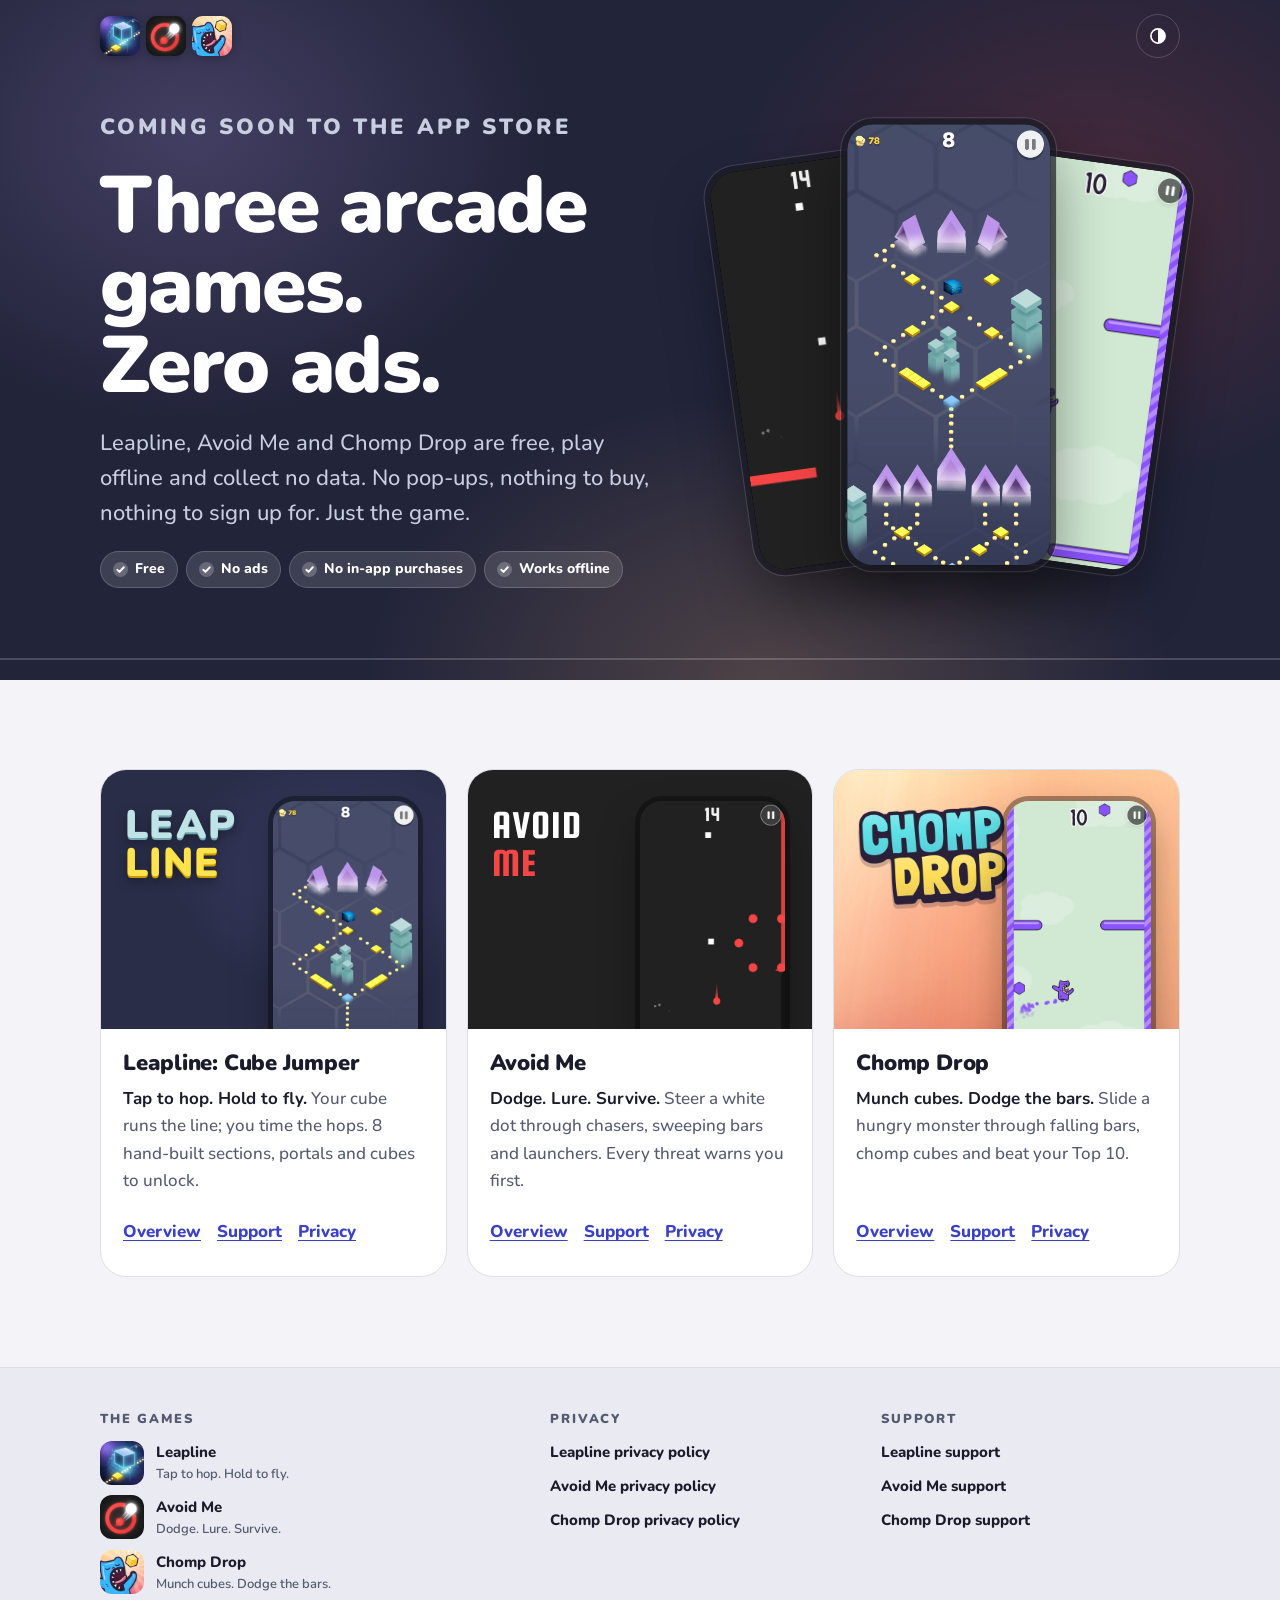
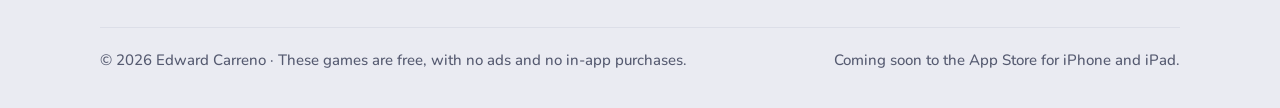
==== commit f1d713e3: "Website: update pages and media Built from _marketing/site (check_site.py READY).  Co-Authored-By: C" ====
--- a/index.html
+++ b/index.html
@@ -63,7 +63,7 @@
 <div><h2>Privacy</h2><ul><li><a href="leapline/privacy.html">Leapline privacy policy</a></li><li><a href="avoid-me/privacy.html">Avoid Me privacy policy</a></li><li><a href="chomp-drop/privacy.html">Chomp Drop privacy policy</a></li></ul></div>
 <div><h2>Support</h2><ul><li><a href="leapline/support.html#contact">Leapline support</a></li><li><a href="avoid-me/support.html#contact">Avoid Me support</a></li><li><a href="chomp-drop/support.html#contact">Chomp Drop support</a></li></ul></div>
 </div>
-<p class="fine"><span>&copy; 2026 &middot; These games are free, with no ads and no in-app purchases.</span><span>Coming soon to the App Store for iPhone and iPad.</span></p>
+<p class="fine"><span>&copy; 2026 Edward Carreno &middot; These games are free, with no ads and no in-app purchases.</span><span>Coming soon to the App Store for iPhone and iPad.</span></p>
 </div>
 </footer>
 <script src="assets/site.js"></script>
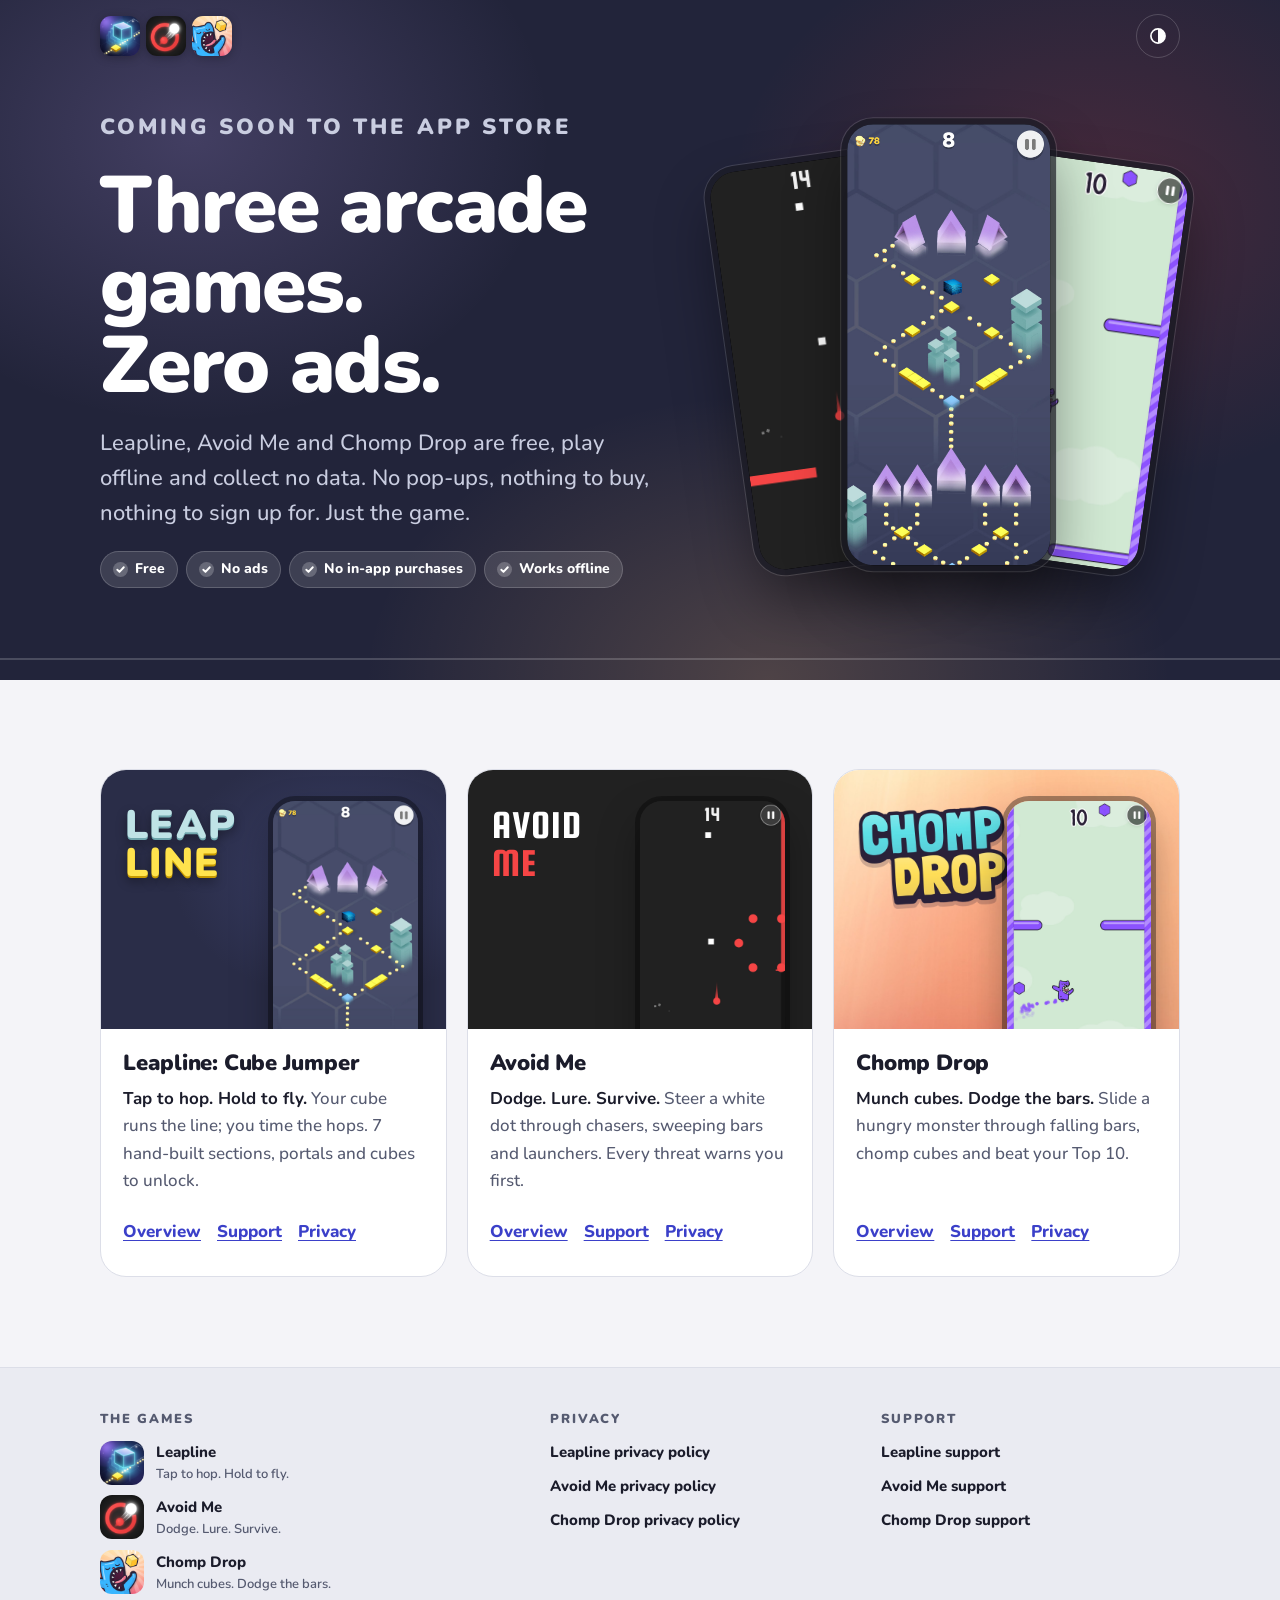
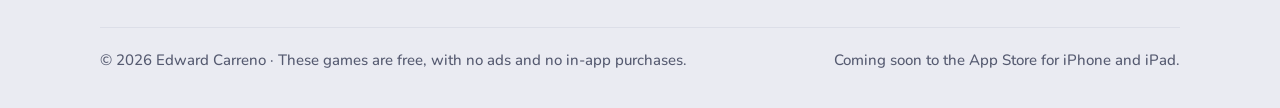
==== commit 1ba82d60: "Website: update pages and media Built from _marketing/site (check_site.py READY).  Co-Authored-By: C" ====
--- a/index.html
+++ b/index.html
@@ -44,7 +44,7 @@
 <main id="main" class="section">
 <div class="wrap"><ul class="games"><li class="game-card" data-game-card="leapline">
 <div class="art art--leapline" aria-hidden="true"><span class="wm"><span class="wm-leapline"><span class="t1">LEAP</span><span class="t2">LINE</span></span></span><span class="shot-mini"><img src="assets/leapline/gameplay.jpg" alt="" width="780" height="1688" loading="lazy"></span></div>
-<div class="body"><h2 style="font-size:1.375rem">Leapline: Cube Jumper</h2><p><strong style="color:var(--fg)">Tap to hop. Hold to fly.</strong> Your cube runs the line; you time the hops. 8 hand-built sections, portals and cubes to unlock.</p>
+<div class="body"><h2 style="font-size:1.375rem">Leapline: Cube Jumper</h2><p><strong style="color:var(--fg)">Tap to hop. Hold to fly.</strong> Your cube runs the line; you time the hops. 7 hand-built sections, portals and cubes to unlock.</p>
 <p class="links"><a href="leapline/index.html">Overview</a><a href="leapline/support.html">Support</a><a href="leapline/privacy.html">Privacy</a></p></div>
 </li><li class="game-card" data-game-card="avoid-me">
 <div class="art art--avoid" aria-hidden="true"><span class="wm"><span class="wm-avoid">AVOID <span class="me">ME</span></span></span><span class="shot-mini"><img src="assets/avoid-me/gameplay.jpg" alt="" width="780" height="1688" loading="lazy"></span></div>
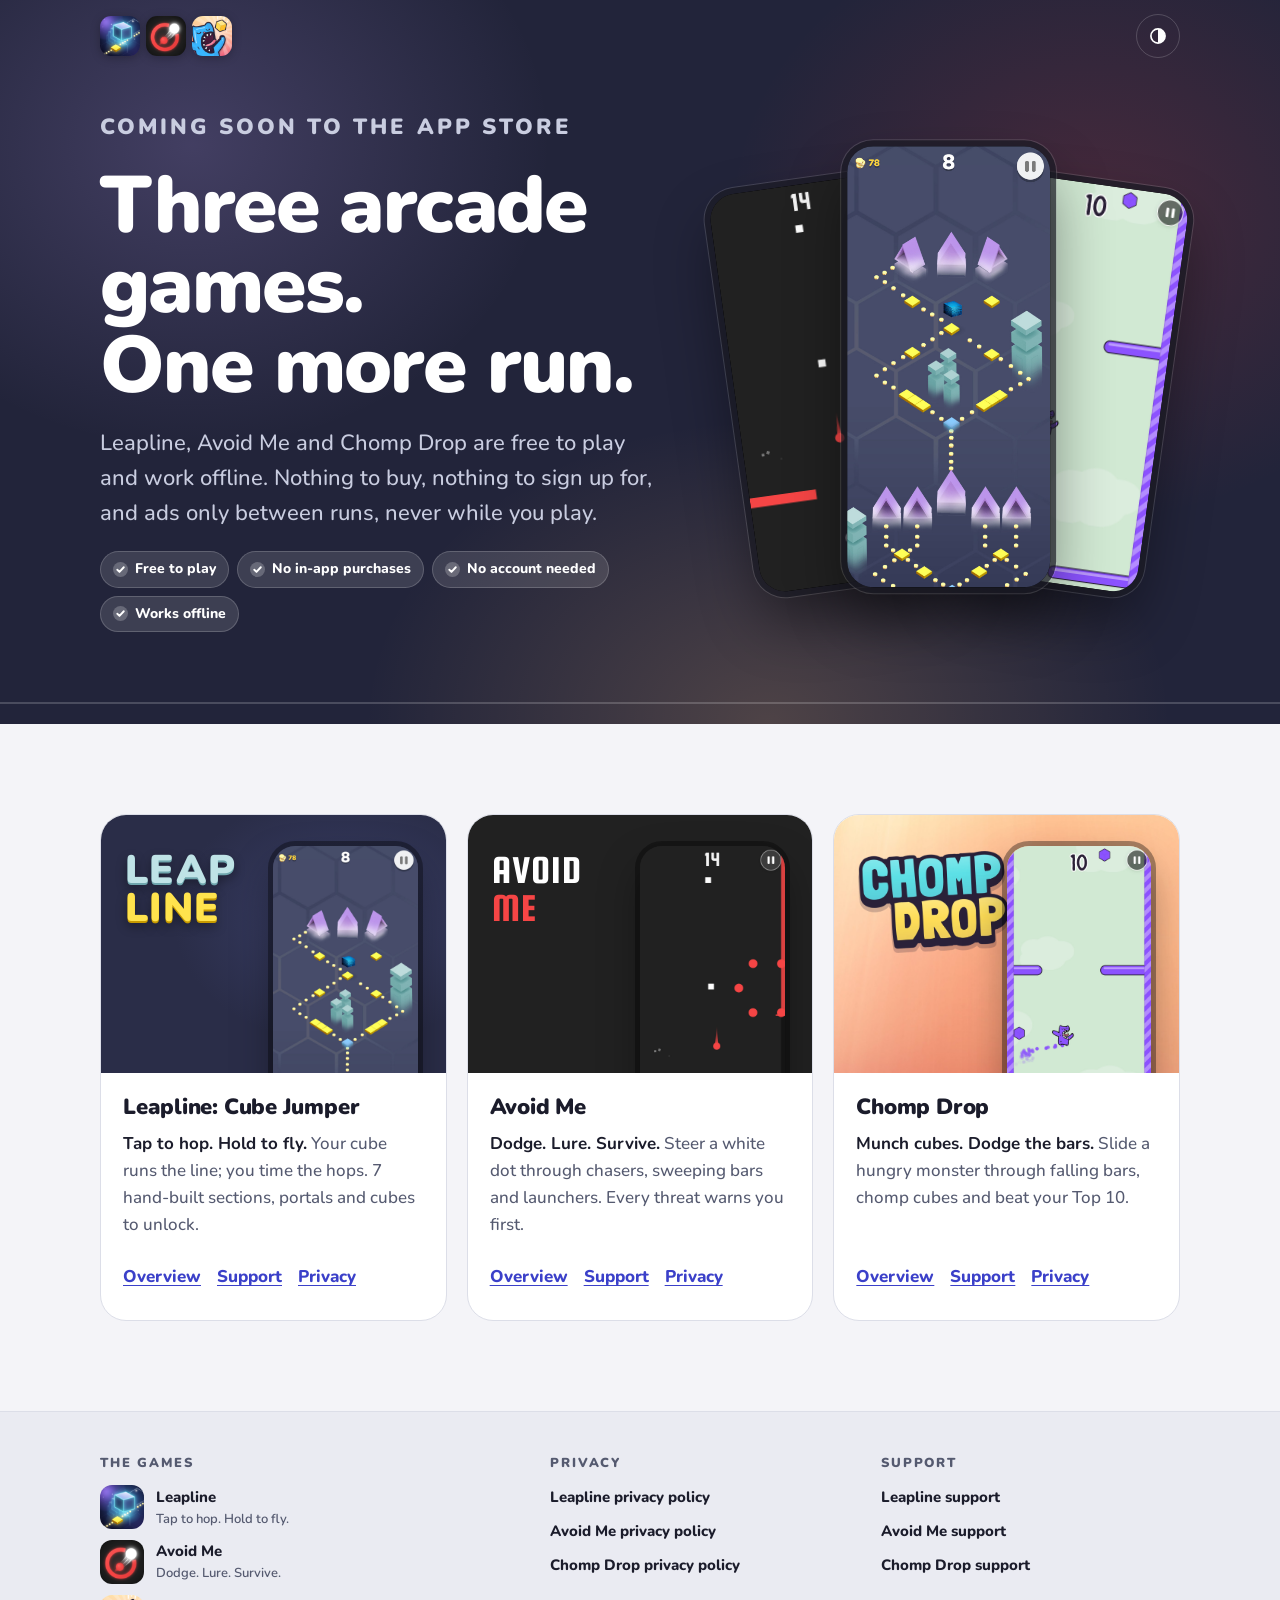
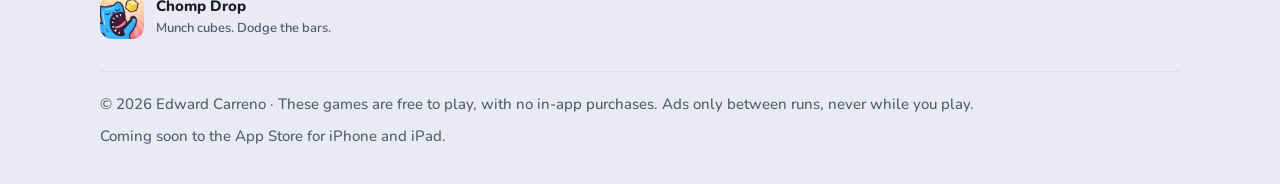
==== commit 41a1727b: "Website: update pages and media Built from _marketing/site (check_site.py READY).  Co-Authored-By: C" ====
--- a/index.html
+++ b/index.html
@@ -4,10 +4,10 @@
 <meta charset="utf-8">
 <meta name="viewport" content="width=device-width, initial-scale=1, viewport-fit=cover">
 <title>Leapline, Avoid Me and Chomp Drop</title>
-<meta name="description" content="Three free arcade games for iPhone and iPad with no ads, no in-app purchases and no data collection.">
+<meta name="description" content="Three free-to-play arcade games for iPhone and iPad: nothing to buy, no account, and ads only between runs.">
 <meta name="theme-color" content="#22243a">
 <meta property="og:title" content="Leapline, Avoid Me and Chomp Drop">
-<meta property="og:description" content="Three free arcade games for iPhone and iPad with no ads, no in-app purchases and no data collection.">
+<meta property="og:description" content="Three free-to-play arcade games for iPhone and iPad: nothing to buy, no account, and ads only between runs.">
 <meta property="og:type" content="website">
 <link rel="icon" href="assets/leapline/favicon.svg">
 <link rel="preload" href="assets/fonts/nunito-latin.woff2" as="font" type="font/woff2" crossorigin>
@@ -33,9 +33,9 @@
 <div class="wrap hub-hero">
 <div class="hub-head">
 <p class="eyebrow" style="color:var(--hero-muted)">Coming soon to the App Store</p>
-<h1>Three arcade games.<br>Zero ads.</h1>
-<p>Leapline, Avoid Me and Chomp Drop are free, play offline and collect no data. No pop-ups, nothing to buy, nothing to sign up for. Just the game.</p>
-<ul class="chips" aria-label="At a glance"><li><svg viewBox="0 0 16 16" aria-hidden="true"><use href="#ck-chip"/></svg>Free</li><li><svg viewBox="0 0 16 16" aria-hidden="true"><use href="#ck-chip"/></svg>No ads</li><li><svg viewBox="0 0 16 16" aria-hidden="true"><use href="#ck-chip"/></svg>No in-app purchases</li><li><svg viewBox="0 0 16 16" aria-hidden="true"><use href="#ck-chip"/></svg>Works offline</li></ul>
+<h1>Three arcade games.<br>One more run.</h1>
+<p>Leapline, Avoid Me and Chomp Drop are free to play and work offline. Nothing to buy, nothing to sign up for, and ads only between runs, never while you play.</p>
+<ul class="chips" aria-label="At a glance"><li><svg viewBox="0 0 16 16" aria-hidden="true"><use href="#ck-chip"/></svg>Free to play</li><li><svg viewBox="0 0 16 16" aria-hidden="true"><use href="#ck-chip"/></svg>No in-app purchases</li><li><svg viewBox="0 0 16 16" aria-hidden="true"><use href="#ck-chip"/></svg>No account needed</li><li><svg viewBox="0 0 16 16" aria-hidden="true"><use href="#ck-chip"/></svg>Works offline</li></ul>
 </div>
 <div class="fan" aria-hidden="true"><span class="fan-phone fan-0"><img src="assets/avoid-me/gameplay.jpg" alt="" width="780" height="1688"></span><span class="fan-phone fan-1"><img src="assets/leapline/gameplay.jpg" alt="" width="780" height="1688"></span><span class="fan-phone fan-2"><img src="assets/chomp-drop/gameplay.jpg" alt="" width="780" height="1688"></span></div>
 </div>
@@ -63,7 +63,7 @@
 <div><h2>Privacy</h2><ul><li><a href="leapline/privacy.html">Leapline privacy policy</a></li><li><a href="avoid-me/privacy.html">Avoid Me privacy policy</a></li><li><a href="chomp-drop/privacy.html">Chomp Drop privacy policy</a></li></ul></div>
 <div><h2>Support</h2><ul><li><a href="leapline/support.html#contact">Leapline support</a></li><li><a href="avoid-me/support.html#contact">Avoid Me support</a></li><li><a href="chomp-drop/support.html#contact">Chomp Drop support</a></li></ul></div>
 </div>
-<p class="fine"><span>&copy; 2026 Edward Carreno &middot; These games are free, with no ads and no in-app purchases.</span><span>Coming soon to the App Store for iPhone and iPad.</span></p>
+<p class="fine"><span>&copy; 2026 Edward Carreno &middot; These games are free to play, with no in-app purchases. Ads only between runs, never while you play.</span><span>Coming soon to the App Store for iPhone and iPad.</span></p>
 </div>
 </footer>
 <script src="assets/site.js"></script>
